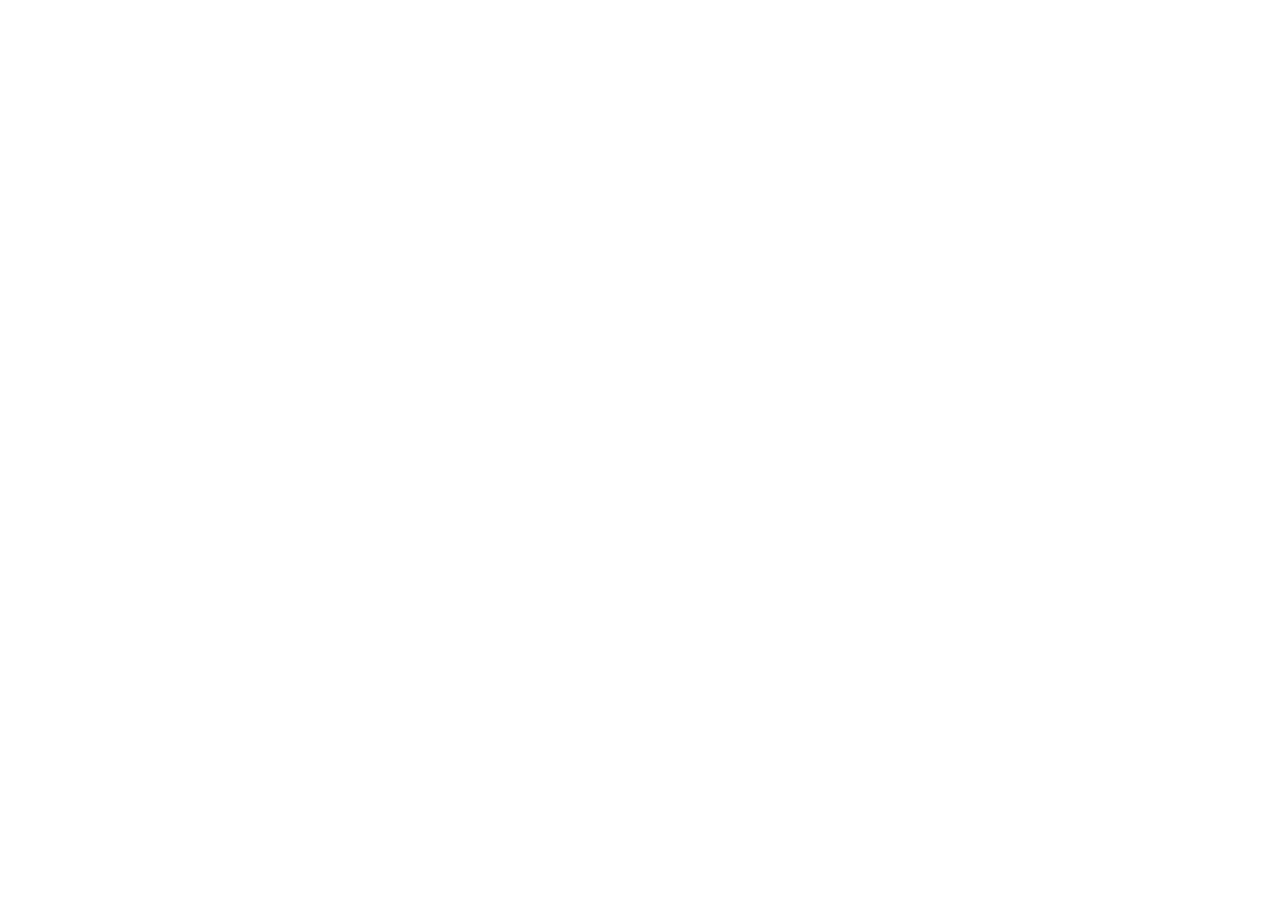
==== index.html @ c70a6074 "feat: iniciar PedeON com documentação e estrutura" ====
<!doctype html>
<html lang="pt-BR">
<head>
  <meta charset="utf-8">
  <meta name="viewport" content="width=device-width,initial-scale=1">
  <meta name="theme-color" content="#ed4434">
  <meta name="description" content="PedeON by GATEON — pedidos, cardápio e delivery em uma experiência.">
  <title>PedeON by GATEON — Seu pedido, seu momento</title>
  <link rel="stylesheet" href="./styles.css">
</head>
<body>
  <div id="app"></div>
  <script src="./app.js" defer></script>
</body>
</html>
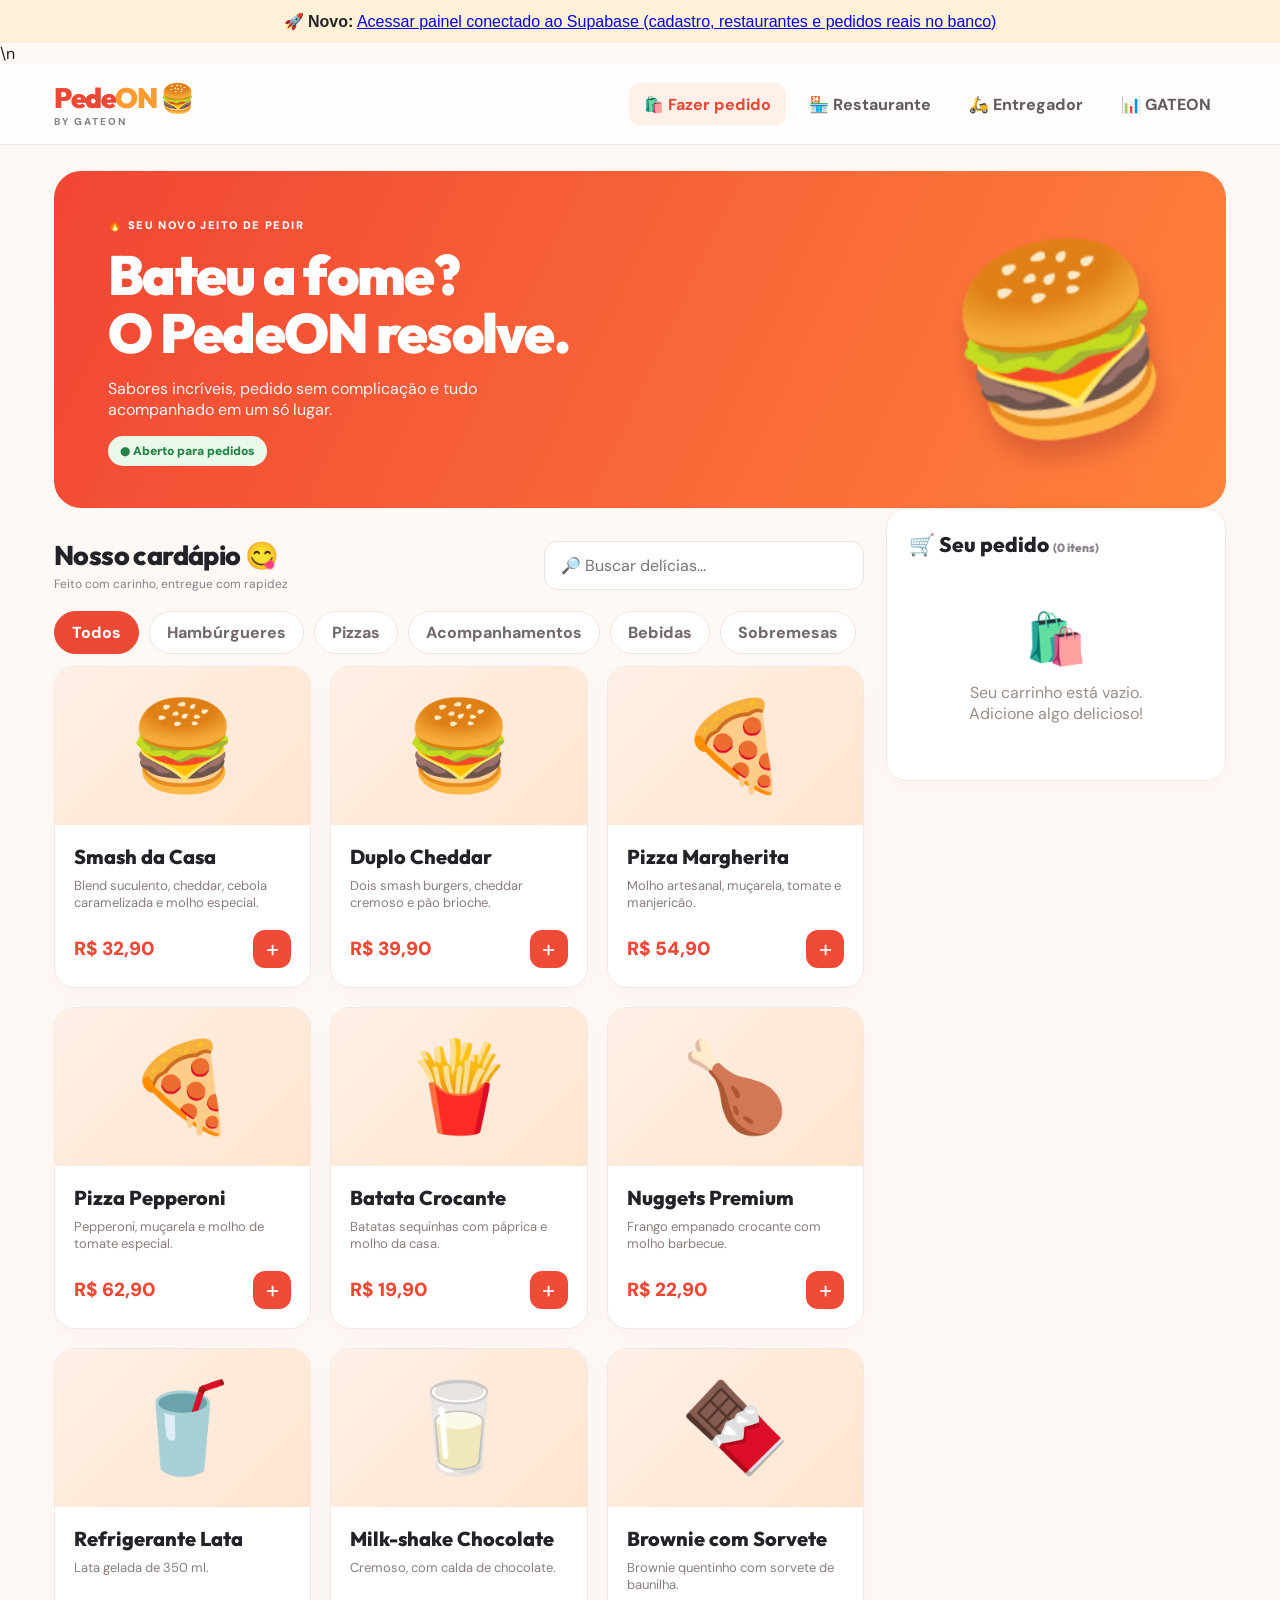
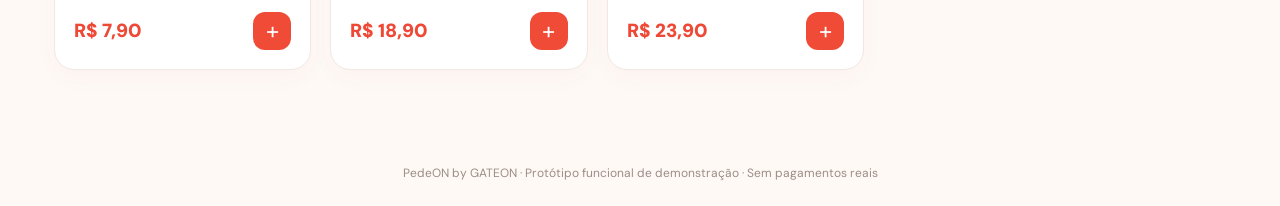
==== commit 56514a0c: "feat: link connected Supabase management panel" ====
--- a/index.html
+++ b/index.html
@@ -9,7 +9,7 @@
   <link rel="stylesheet" href="./styles.css">
 </head>
 <body>
-  <div id="app"></div>
+  <div style="background:#fff1d7;padding:12px 20px;text-align:center;font-family:Arial,sans-serif"><strong>🚀 Novo:</strong> <a href="./painel.html">Acessar painel conectado ao Supabase (cadastro, restaurantes e pedidos reais no banco)</a></div>\n  <div id="app"></div>
   <script src="./app.js" defer></script>
 </body>
 </html>
--- a/styles.css
+++ b/styles.css
@@ -0,0 +1,2 @@
+@import url('https://fonts.googleapis.com/css2?family=DM+Sans:wght@400;500;600;700;800&family=Outfit:wght@500;600;700;800;900&display=swap');
+:root{font-family:'DM Sans',system-ui,sans-serif;color:#222329;background:#fff9f6;font-synthesis:none}*{box-sizing:border-box}body{margin:0}button,input,select{font:inherit}button{cursor:pointer}button:disabled{opacity:.45;cursor:not-allowed}.app{min-height:100vh}.topbar{position:sticky;top:0;z-index:20;background:#fffdfbfa;border-bottom:1px solid #f2e8e3;backdrop-filter:blur(14px)}.nav{max-width:1220px;margin:auto;padding:16px 24px;display:flex;justify-content:space-between;align-items:center;gap:20px}.logo{font:900 28px Outfit,sans-serif;color:#ec4838;letter-spacing:-1.5px}.logo span{color:#ff9b30}.brand-sub{font-size:10px;color:#85808a;letter-spacing:2px;font-weight:800}.navlinks{display:flex;gap:8px;flex-wrap:wrap}.navlinks button,.ghost{border:0;background:transparent;color:#655c5d;padding:11px 15px;border-radius:12px;font-weight:800}.navlinks button.active,.navlinks button:hover,.ghost:hover{background:#fff0e9;color:#e64a34}.cartbtn,.primary{border:0;border-radius:13px;background:#ee4936;color:#fff;padding:12px 20px;font-weight:800;box-shadow:0 8px 22px #ed4a3626}.primary:hover,.cartbtn:hover{background:#d93b2b}.secondary{border:1px solid #e6dcd7;background:#fff;color:#333;padding:11px 17px;border-radius:12px;font-weight:800}.wrap{max-width:1220px;margin:auto;padding:26px 24px 70px}.hero{background:linear-gradient(115deg,#f14634,#ff823b);border-radius:27px;min-height:260px;display:flex;align-items:center;justify-content:space-between;padding:42px 54px;color:#fff;overflow:hidden;position:relative}.hero h1{font:900 clamp(30px,4.5vw,55px)/1.05 Outfit,sans-serif;max-width:560px;letter-spacing:-1.7px;margin:12px 0}.hero p{opacity:.94;max-width:470px}.hero-art{font-size:clamp(90px,15vw,180px);filter:drop-shadow(0 18px 12px #8e1e1e4a);transform:rotate(-13deg)}.eyebrow{display:inline-block;font-weight:900;letter-spacing:1.4px;text-transform:uppercase;font-size:11px}.pill{display:inline-flex;align-items:center;gap:6px;background:#e9f8e8;color:#258447;border-radius:50px;padding:7px 12px;font-size:12px;font-weight:900}.sectionhead{display:flex;align-items:center;justify-content:space-between;gap:16px;margin:30px 0 18px}.sectionhead h2{font:800 27px Outfit,sans-serif;margin:0;letter-spacing:-.6px}.muted{color:#89818a}.search{width:min(100%,320px);padding:13px 16px;border:1px solid #eee2dd;border-radius:13px;background:white;outline:none}.search:focus,input:focus,select:focus{border-color:#ef725e;outline:2px solid #fce1d8}.filters{display:flex;gap:10px;overflow:auto;padding-bottom:12px}.filter{white-space:nowrap;border:1px solid #f0e4df;background:white;padding:10px 17px;border-radius:40px;font-weight:800;color:#73696b}.filter.selected{background:#eb4836;color:#fff;border-color:#eb4836}.products{display:grid;grid-template-columns:repeat(3,minmax(0,1fr));gap:19px}.product,.panel,.stat,.order{background:#fff;border:1px solid #f1e8e3;border-radius:20px;box-shadow:0 7px 24px #54261708}.product{overflow:hidden}.product-visual{background:linear-gradient(135deg,#fff0e6,#ffe5cf);height:158px;display:grid;place-items:center;font-size:88px}.product-body{padding:19px}.product h3{font:800 20px Outfit;margin:0 0 8px}.product p{font-size:13px;color:#8a7d7b;min-height:36px;margin:0}.product-bottom{display:flex;align-items:center;justify-content:space-between;margin-top:17px}.price{font-weight:900;color:#ee4936;font-size:19px}.circleadd{background:#f04b37;color:white;border:0;border-radius:12px;width:38px;height:38px;font-size:24px}.layout{display:grid;grid-template-columns:1fr 340px;gap:22px;align-items:start}.cart{position:sticky;top:95px}.panel{padding:22px}.panel h3{font:800 21px Outfit;margin:0 0 15px}.cartline{display:flex;align-items:center;justify-content:space-between;gap:12px;padding:13px 0;border-bottom:1px solid #f5eeeb}.qty{display:flex;align-items:center;gap:9px}.qty button{border:0;border-radius:9px;width:28px;height:28px;background:#fff0e9;color:#df4b35;font-weight:900}.total{display:flex;justify-content:space-between;align-items:center;padding:19px 0;font-weight:900;font-size:20px}.full{width:100%}.empty{text-align:center;padding:34px 10px;color:#9c8c85}.empty .emoji{font-size:50px;display:block;margin-bottom:10px}.stats{display:grid;grid-template-columns:repeat(4,1fr);gap:16px}.stat{padding:22px}.stat .value{font:900 31px Outfit;color:#28242b;margin:8px 0 0}.stat .label{color:#887d7b;font-size:13px;font-weight:700}.stat .ico{font-size:27px}.orders{display:grid;grid-template-columns:repeat(2,1fr);gap:16px}.order{padding:20px}.order-top{display:flex;align-items:center;justify-content:space-between;gap:12px}.order h3{font:800 19px Outfit;margin:0}.order p{color:#827b7b;font-size:13px}.tag{border-radius:50px;padding:7px 10px;font-size:11px;font-weight:900;background:#fff0e4;color:#d97519}.tag.ready,.tag.delivered{background:#e8f8ed;color:#23824a}.tag.onroute{background:#e7f0ff;color:#316ab7}.actions{display:flex;gap:8px;flex-wrap:wrap;margin-top:16px}.actions button{font-size:12px}.input{width:100%;border:1px solid #eadfd9;padding:13px;border-radius:11px;background:#fff;margin:6px 0 14px}.fieldlabel{font-size:12px;font-weight:800;color:#716869}.modalback{position:fixed;inset:0;background:#201915a8;z-index:30;display:grid;place-items:center;padding:20px}.modal{background:#fff;border-radius:23px;padding:28px;max-width:480px;width:100%;max-height:90vh;overflow:auto}.modal h2{font:900 27px Outfit;margin:0 0 10px}.notice{background:#eaf8ec;color:#217947;border-radius:12px;padding:13px;margin:15px 0;font-weight:700}.footer{text-align:center;color:#9b8c85;font-size:12px;padding:25px}.banner{background:#fff2e9;border:1px solid #ffdfcb;border-radius:14px;padding:15px;margin:18px 0;color:#a65a30;font-size:13px}.toolbar{display:flex;gap:12px;align-items:center;flex-wrap:wrap}.tiny{font-size:12px}.timeline{display:flex;justify-content:space-between;gap:5px;margin:14px 0}.step{flex:1;background:#f5ede8;color:#a39891;padding:9px 3px;text-align:center;font-size:10px;font-weight:800;border-radius:7px}.step.done{background:#dff5e5;color:#267a47}@media(max-width:1000px){.products{grid-template-columns:repeat(2,1fr)}.layout{grid-template-columns:1fr 290px}.stats{grid-template-columns:repeat(2,1fr)}}@media(max-width:700px){.nav{padding:13px 15px;align-items:flex-start;flex-direction:column;gap:10px}.navlinks{width:100%;overflow:auto;flex-wrap:nowrap}.navlinks button{white-space:nowrap;padding:9px 11px;font-size:12px}.wrap{padding:18px 14px 45px}.hero{padding:28px;min-height:230px}.hero-art{font-size:72px}.hero h1{font-size:31px}.layout{grid-template-columns:1fr}.cart{position:static}.products,.orders{grid-template-columns:1fr}.stats{grid-template-columns:repeat(2,1fr)}.sectionhead{align-items:flex-start;flex-direction:column}.search{width:100%}.product-visual{height:130px}.hero p{font-size:13px}}
